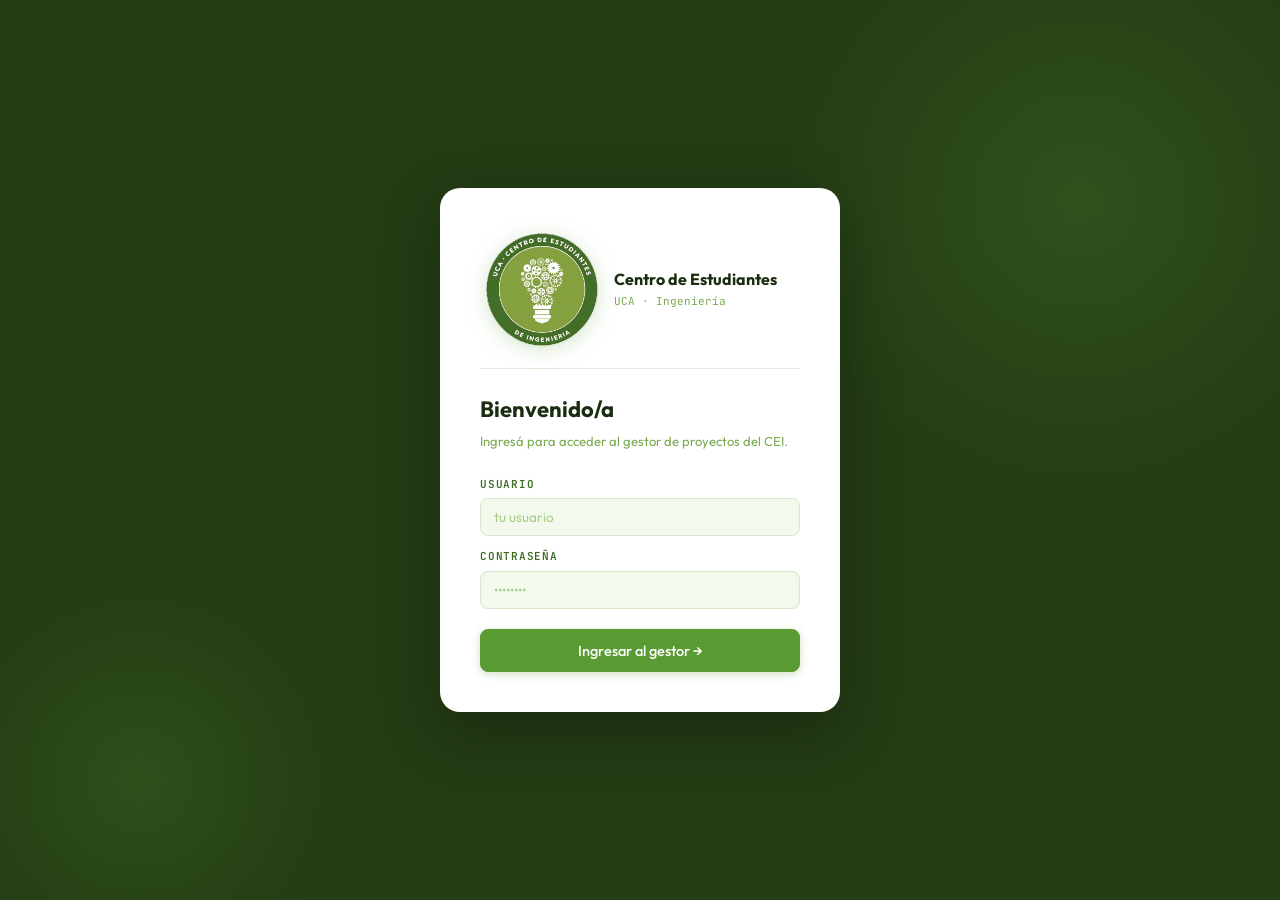
==== index.html @ dccd8b58 "Add files via upload" ====
<!DOCTYPE html>
<html lang="es">
<head>
<meta charset="UTF-8">
<meta name="viewport" content="width=device-width, initial-scale=1.0">
<title>CE Ingeniería UCA — Gestión de Proyectos</title>
<link href="https://fonts.googleapis.com/css2?family=Outfit:wght@300;400;500;600;700&family=JetBrains+Mono:wght@400;500&display=swap" rel="stylesheet">
<style>
:root {
  --green-900: #1a2e0f;
  --green-800: #243d15;
  --green-700: #2f521b;
  --green-600: #3d6b23;
  --green-500: #5a9a32;
  --green-400: #78c048;
  --green-300: #96d666;
  --green-200: #b8e892;
  --green-100: #d6f2b8;
  --green-50:  #edfad6;
  --bg:        #f4f9ee;
  --surface:   #ffffff;
  --surface2:  #f0f7e8;
  --surface3:  #e5f2d6;
  --border:    rgba(90,154,50,0.18);
  --border2:   rgba(90,154,50,0.32);
  --border3:   rgba(90,154,50,0.5);
  --text:      #1a2e0f;
  --text2:     #3d6b23;
  --text3:     #7aaa52;
  --text4:     #a8cc88;
  --accent:    #5a9a32;
  --accent-dark: #3d6b23;
  --accent-lite: #78c048;
  --accent-bg:   rgba(90,154,50,0.08);
  --accent-bg2:  rgba(90,154,50,0.15);
  --red:     #d94f4f;
  --red-bg:  rgba(217,79,79,0.08);
  --orange:  #d97c2a;
  --org-bg:  rgba(217,124,42,0.08);
  --blue:    #2a7dd9;
  --blue-bg: rgba(42,125,217,0.08);
  --purple:  #8b4ed9;
  --pur-bg:  rgba(139,78,217,0.08);
  --teal:    #2ab8a0;
  --teal-bg: rgba(42,184,160,0.08);
  --radius:    8px;
  --radius-lg: 14px;
  --radius-xl: 20px;
  --shadow:    0 2px 12px rgba(90,154,50,0.1);
  --shadow-lg: 0 6px 28px rgba(90,154,50,0.15);
  --mono: 'JetBrains Mono', monospace;
  --sans: 'Outfit', sans-serif;
}
* { box-sizing: border-box; margin: 0; padding: 0; }
body { background: var(--bg); color: var(--text); font-family: var(--sans); font-size: 14px; line-height: 1.5; min-height: 100vh; }
.app { display: flex; height: 100vh; overflow: hidden; }
.sidebar { width: 256px; min-width: 256px; background: var(--green-800); display: flex; flex-direction: column; overflow-y: auto; }
.main { flex: 1; overflow-y: auto; display: flex; flex-direction: column; background: var(--bg); }

.logo-area { padding: 24px 20px 20px; border-bottom: 1px solid rgba(255,255,255,0.1); display: flex; align-items: center; gap: 14px; }
.logo-emblem { width: 58px; height: 58px; display: flex; align-items: center; justify-content: center; flex-shrink: 0; filter: drop-shadow(0 2px 6px rgba(0,0,0,0.2)); }
.logo-text h1 { font-size: 14px; font-weight: 700; color: #fff; letter-spacing: 0.01em; line-height: 1.2; }
.logo-text p { font-size: 11px; color: var(--green-300); margin-top: 2px; letter-spacing: 0.04em; font-family: var(--mono); }

.nav-section { padding: 18px 12px 8px; }
.nav-label { font-family: var(--mono); font-size: 9px; color: var(--green-500); letter-spacing: 0.14em; text-transform: uppercase; padding: 0 8px; margin-bottom: 6px; }
.nav-item { display: flex; align-items: center; gap: 10px; padding: 9px 10px; border-radius: 10px; cursor: pointer; color: var(--green-300); font-size: 13.5px; transition: all 0.15s; position: relative; margin-bottom: 2px; }
.nav-item:hover { background: rgba(255,255,255,0.08); color: #fff; }
.nav-item.active { background: var(--green-400); color: var(--green-900); font-weight: 600; }
.nav-icon { font-size: 14px; width: 20px; text-align: center; flex-shrink: 0; }
.nav-count { margin-left: auto; background: rgba(0,0,0,0.2); color: var(--green-300); font-family: var(--mono); font-size: 10px; padding: 1px 7px; border-radius: 10px; }
.nav-item.active .nav-count { background: rgba(26,46,15,0.2); color: var(--green-800); }
.nav-divider { height: 1px; background: rgba(255,255,255,0.07); margin: 10px 12px; }

.sidebar-footer { margin-top: auto; padding: 16px; border-top: 1px solid rgba(255,255,255,0.08); }
.user-pill { display: flex; align-items: center; gap: 10px; padding: 9px 12px; background: rgba(255,255,255,0.07); border-radius: 10px; cursor: pointer; transition: background 0.15s; }
.user-pill:hover { background: rgba(255,255,255,0.13); }
.user-avatar { width: 32px; height: 32px; border-radius: 50%; background: var(--green-400); color: var(--green-900); display: flex; align-items: center; justify-content: center; font-family: var(--mono); font-size: 11px; font-weight: 600; flex-shrink: 0; }
.user-name { font-size: 13px; font-weight: 500; color: #fff; white-space: nowrap; overflow: hidden; text-overflow: ellipsis; }
.user-role { font-size: 10px; color: var(--green-400); font-family: var(--mono); }

.topbar { padding: 24px 32px 0; display: flex; align-items: flex-start; justify-content: space-between; gap: 16px; flex-shrink: 0; }
.page-title { font-size: 22px; font-weight: 700; color: var(--text); }
.page-sub { font-size: 12px; color: var(--text3); margin-top: 2px; font-family: var(--mono); }
.topbar-actions { display: flex; gap: 8px; align-items: center; flex-shrink: 0; }

.btn { display: inline-flex; align-items: center; gap: 7px; padding: 8px 16px; border-radius: var(--radius); border: 1.5px solid var(--border2); background: var(--surface); color: var(--text2); font-family: var(--sans); font-size: 13.5px; font-weight: 500; cursor: pointer; transition: all 0.15s; white-space: nowrap; }
.btn:hover { background: var(--surface2); border-color: var(--border3); color: var(--text); }
.btn-primary { background: var(--accent); color: #fff; border-color: var(--accent); box-shadow: 0 2px 8px rgba(90,154,50,0.3); }
.btn-primary:hover { background: var(--accent-dark); border-color: var(--accent-dark); }
.btn-ghost { background: transparent; border-color: transparent; color: var(--text2); }
.btn-ghost:hover { background: var(--surface2); color: var(--text); }
.btn-danger { color: var(--red); border-color: transparent; background: transparent; }
.btn-danger:hover { background: var(--red-bg); border-color: var(--red); }

.filters-bar { padding: 16px 32px; display: flex; gap: 8px; align-items: center; flex-wrap: wrap; flex-shrink: 0; }
.filter-input { background: var(--surface); border: 1.5px solid var(--border); border-radius: var(--radius); color: var(--text); font-family: var(--sans); font-size: 13px; padding: 7px 12px; outline: none; transition: border-color 0.15s; min-width: 170px; box-shadow: var(--shadow); }
.filter-input:focus { border-color: var(--accent); }
.filter-input::placeholder { color: var(--text4); }

.stats-row { display: grid; grid-template-columns: repeat(4,1fr); gap: 14px; padding: 0 32px 22px; flex-shrink: 0; }
.stat-card { background: var(--surface); border: 1.5px solid var(--border); border-radius: var(--radius-lg); padding: 16px 18px; box-shadow: var(--shadow); position: relative; overflow: hidden; }
.stat-card::before { content:''; position:absolute; top:0; left:0; right:0; height:3px; background:var(--accent); opacity:0.3; }
.stat-card.highlight::before { opacity:1; }
.stat-label { font-family: var(--mono); font-size: 10px; color: var(--text3); letter-spacing: 0.08em; text-transform: uppercase; margin-bottom: 8px; }
.stat-value { font-size: 28px; font-weight: 700; color: var(--text); font-family: var(--mono); line-height: 1; }
.stat-card.highlight .stat-value { color: var(--accent); }
.stat-icon { position:absolute; right:14px; top:50%; transform:translateY(-50%); font-size:28px; opacity:0.1; }

.content { padding: 0 32px 32px; flex: 1; }

.board { display: grid; grid-template-columns: repeat(4,1fr); gap: 16px; align-items: start; }
.column { background: var(--surface); border: 1.5px solid var(--border); border-radius: var(--radius-lg); overflow: hidden; box-shadow: var(--shadow); }
.column-header { padding: 13px 15px; display: flex; align-items: center; gap: 8px; border-bottom: 1.5px solid var(--border); }
.column-dot { width: 9px; height: 9px; border-radius: 50%; flex-shrink: 0; }
.column-name { font-size: 12px; font-weight: 600; color: var(--text); flex: 1; letter-spacing: 0.04em; }
.column-count { background: var(--surface2); color: var(--text3); font-family: var(--mono); font-size: 11px; padding: 2px 7px; border-radius: 8px; font-weight: 500; }
.column-body { padding: 10px; display: flex; flex-direction: column; gap: 9px; min-height: 80px; }

.task-card { background: var(--surface); border: 1.5px solid var(--border); border-radius: var(--radius); padding: 13px 13px 11px; cursor: pointer; transition: all 0.18s; position: relative; box-shadow: 0 1px 4px rgba(90,154,50,0.06); }
.task-card:hover { border-color: var(--border3); box-shadow: var(--shadow); transform: translateY(-1px); }
.task-card.priority-alta   { border-left: 4px solid var(--red); }
.task-card.priority-media  { border-left: 4px solid var(--orange); }
.task-card.priority-baja   { border-left: 4px solid var(--blue); }
.task-title { font-size: 13px; font-weight: 600; color: var(--text); margin-bottom: 5px; line-height: 1.4; }
.task-project { font-size: 11px; color: var(--text3); font-family: var(--mono); margin-bottom: 8px; }
.task-meta { display: flex; align-items: center; justify-content: space-between; gap: 6px; flex-wrap: wrap; }
.task-tags { display: flex; gap: 4px; flex-wrap: wrap; }
.task-date { font-size: 10px; color: var(--text3); font-family: var(--mono); margin-top: 7px; }
.task-date.overdue { color: var(--red); font-weight: 500; }

.tag { font-size: 10px; padding: 2px 8px; border-radius: 5px; font-family: var(--mono); font-weight: 500; }
.tag-red    { background: var(--red-bg); color: var(--red); }
.tag-orange { background: var(--org-bg); color: var(--orange); }
.tag-blue   { background: var(--blue-bg); color: var(--blue); }
.tag-green  { background: var(--accent-bg2); color: var(--accent-dark); }
.tag-purple { background: var(--pur-bg); color: var(--purple); }
.tag-teal   { background: var(--teal-bg); color: var(--teal); }
.tag-gray   { background: var(--surface2); color: var(--text3); }

.assignee-dot { width: 20px; height: 20px; border-radius: 50%; background: var(--green-100); border: 1.5px solid var(--green-300); display: flex; align-items: center; justify-content: center; font-size: 9px; font-family: var(--mono); font-weight: 600; color: var(--green-700); }

.add-task-btn { width: 100%; padding: 9px; background: transparent; border: 1.5px dashed var(--border); border-radius: var(--radius); color: var(--text4); font-size: 12px; cursor: pointer; transition: all 0.15s; font-family: var(--sans); display: flex; align-items: center; justify-content: center; gap: 6px; }
.add-task-btn:hover { border-color: var(--accent-lite); color: var(--accent); background: var(--accent-bg); }

.table-wrap { overflow-x: auto; background: var(--surface); border-radius: var(--radius-lg); border: 1.5px solid var(--border); box-shadow: var(--shadow); }
table { width: 100%; border-collapse: collapse; }
th { text-align: left; padding: 11px 16px; font-family: var(--mono); font-size: 10px; color: var(--text3); text-transform: uppercase; letter-spacing: 0.1em; border-bottom: 1.5px solid var(--border); background: var(--surface2); white-space: nowrap; }
td { padding: 11px 16px; border-bottom: 1px solid var(--border); font-size: 13px; color: var(--text2); vertical-align: middle; }
tr:last-child td { border-bottom: none; }
tr:hover td { background: var(--surface2); }
td.task-name-cell { color: var(--text); font-weight: 600; cursor: pointer; }
td.task-name-cell:hover { color: var(--accent); }

.status-badge { display: inline-block; font-size: 10.5px; padding: 3px 9px; border-radius: 6px; font-family: var(--mono); font-weight: 500; white-space: nowrap; }
.s-pendiente   { background: var(--surface2); color: var(--text3); border: 1px solid var(--border); }
.s-en-progreso { background: var(--org-bg); color: var(--orange); border: 1px solid rgba(217,124,42,0.2); }
.s-revision    { background: var(--pur-bg); color: var(--purple); border: 1px solid rgba(139,78,217,0.2); }
.s-completado  { background: var(--accent-bg2); color: var(--accent-dark); border: 1px solid var(--border2); }
.s-trabada   { background: var(--red-bg); color: var(--red); border: 1px solid rgba(217,79,79,0.2); }
.p-alta  { background: var(--red-bg); color: var(--red); border: 1px solid rgba(217,79,79,0.2); }
.p-media { background: var(--org-bg); color: var(--orange); border: 1px solid rgba(217,124,42,0.2); }
.p-baja  { background: var(--blue-bg); color: var(--blue); border: 1px solid rgba(42,125,217,0.2); }

.projects-grid { display: grid; grid-template-columns: repeat(auto-fill, minmax(290px,1fr)); gap: 16px; }
.project-card { background: var(--surface); border: 1.5px solid var(--border); border-radius: var(--radius-lg); padding: 20px; cursor: pointer; transition: all 0.2s; box-shadow: var(--shadow); position: relative; overflow: hidden; }
.project-card::after { content:''; position:absolute; top:0; left:0; right:0; height:4px; background:var(--accent); opacity:0; transition:opacity 0.2s; }
.project-card:hover { border-color: var(--border3); transform: translateY(-2px); box-shadow: var(--shadow-lg); }
.project-card:hover::after { opacity:1; }
.project-card-header { display: flex; align-items: flex-start; justify-content: space-between; gap: 10px; margin-bottom: 10px; }
.project-name { font-size: 15px; font-weight: 700; color: var(--text); }
.project-type-badge { font-size: 10px; padding: 3px 9px; border-radius: 6px; font-family: var(--mono); font-weight: 500; white-space: nowrap; flex-shrink: 0; }
.project-desc { font-size: 12.5px; color: var(--text2); line-height: 1.5; margin-bottom: 14px; }
.project-progress { margin-bottom: 14px; }
.progress-label { display: flex; justify-content: space-between; font-size: 11px; color: var(--text3); margin-bottom: 6px; font-family: var(--mono); }
.progress-bar { height: 5px; background: var(--surface3); border-radius: 10px; overflow: hidden; }
.progress-fill { height: 100%; background: linear-gradient(90deg, var(--accent-dark), var(--green-400)); border-radius: 10px; transition: width 0.4s ease; }
.project-footer { display: flex; align-items: center; justify-content: space-between; }
.project-members { display: flex; }
.member-dot { width: 24px; height: 24px; border-radius: 50%; background: var(--green-100); border: 2px solid var(--surface); display: flex; align-items: center; justify-content: center; font-size: 9px; font-family: var(--mono); font-weight: 600; color: var(--green-700); margin-left: -7px; }
.member-dot:first-child { margin-left: 0; }
.project-tasks-count { font-size: 11px; color: var(--text3); font-family: var(--mono); }

.modal-overlay { position: fixed; inset: 0; background: rgba(26,46,15,0.55); display: flex; align-items: center; justify-content: center; z-index: 100; padding: 20px; backdrop-filter: blur(6px); }
.modal-overlay.hidden { display: none; }
.modal { background: var(--surface); border: 1.5px solid var(--border2); border-radius: var(--radius-xl); width: 100%; max-width: 560px; max-height: 88vh; overflow-y: auto; box-shadow: var(--shadow-lg); animation: modalIn 0.2s cubic-bezier(0.34,1.56,0.64,1); }
@keyframes modalIn { from { opacity:0; transform: translateY(16px) scale(0.97); } to { opacity:1; transform:translateY(0) scale(1); } }
.modal-header { padding: 22px 26px 18px; border-bottom: 1.5px solid var(--border); display: flex; align-items: center; justify-content: space-between; background: var(--surface2); border-radius: var(--radius-xl) var(--radius-xl) 0 0; }
.modal-title { font-size: 17px; font-weight: 700; color: var(--text); }
.modal-close { background: none; border: none; color: var(--text3); font-size: 20px; cursor: pointer; padding: 4px; line-height: 1; transition: color 0.15s; width: 28px; height: 28px; display: flex; align-items: center; justify-content: center; border-radius: 6px; }
.modal-close:hover { color: var(--text); background: var(--surface3); }
.modal-body { padding: 22px 26px; display: flex; flex-direction: column; gap: 16px; }
.modal-footer { padding: 18px 26px; border-top: 1.5px solid var(--border); display: flex; justify-content: flex-end; gap: 8px; background: var(--surface2); border-radius: 0 0 var(--radius-xl) var(--radius-xl); }
.form-group { display: flex; flex-direction: column; gap: 6px; }
.form-label { font-size: 11px; font-weight: 600; color: var(--text2); font-family: var(--mono); letter-spacing: 0.07em; text-transform: uppercase; }
.form-row { display: grid; grid-template-columns: 1fr 1fr; gap: 12px; }
.input,.textarea,.select { background: var(--bg); border: 1.5px solid var(--border); border-radius: var(--radius); color: var(--text); font-family: var(--sans); font-size: 13.5px; padding: 9px 13px; outline: none; transition: border-color 0.15s, box-shadow 0.15s; width: 100%; }
.input:focus,.textarea:focus,.select:focus { border-color: var(--accent); box-shadow: 0 0 0 3px rgba(90,154,50,0.12); }
.input::placeholder,.textarea::placeholder { color: var(--text4); }
.textarea { resize: vertical; min-height: 80px; line-height: 1.6; }
.select { cursor: pointer; }

.task-detail { padding: 26px; display: flex; flex-direction: column; gap: 18px; }
.detail-title { font-size: 20px; font-weight: 700; color: var(--text); }
.detail-label { font-family: var(--mono); font-size: 9.5px; color: var(--text4); text-transform: uppercase; letter-spacing: 0.12em; margin-bottom: 8px; }
.status-row { display: flex; gap: 7px; flex-wrap: wrap; }
.status-opt { padding: 6px 14px; border-radius: 20px; border: 1.5px solid var(--border); font-size: 12px; cursor: pointer; transition: all 0.15s; font-family: var(--sans); font-weight: 500; background: transparent; color: var(--text2); }
.status-opt:hover { border-color: var(--border3); }
.status-opt.selected { font-weight: 600; }
.status-opt[data-val="pendiente"].selected   { border-color: var(--border3); color: var(--text); background: var(--surface2); }
.status-opt[data-val="en-progreso"].selected { border-color: var(--orange); color: var(--orange); background: var(--org-bg); }
.status-opt[data-val="revision"].selected    { border-color: var(--purple); color: var(--purple); background: var(--pur-bg); }
.status-opt[data-val="completado"].selected  { border-color: var(--accent); color: var(--accent-dark); background: var(--accent-bg2); }
.status-opt[data-val="trabada"].selected   { border-color: var(--red); color: var(--red); background: var(--red-bg); }

.empty { text-align: center; padding: 56px 24px; color: var(--text4); font-size: 13px; font-family: var(--mono); grid-column: 1/-1; }
.empty-icon { font-size: 36px; margin-bottom: 14px; opacity: 0.5; }

.login-screen { position: fixed; inset: 0; background: var(--green-800); display: flex; align-items: center; justify-content: center; z-index: 200; overflow: hidden; }
.login-deco { position: absolute; inset: 0; pointer-events: none; }
.login-deco::before { content:''; position:absolute; width:600px; height:600px; background:radial-gradient(circle, rgba(120,192,72,0.15) 0%, transparent 70%); top:-100px; right:-100px; border-radius:50%; }
.login-deco::after  { content:''; position:absolute; width:400px; height:400px; background:radial-gradient(circle, rgba(61,107,35,0.4) 0%, transparent 70%); bottom:-80px; left:-60px; border-radius:50%; }
.login-box { background: var(--surface); border-radius: var(--radius-xl); padding: 40px; width: 400px; position: relative; z-index: 1; box-shadow: 0 20px 60px rgba(0,0,0,0.3); }
.login-logo-row { display: flex; align-items: center; gap: 14px; margin-bottom: 24px; padding-bottom: 20px; border-bottom: 1.5px solid var(--border); }
.login-emblem { width: 120px; height: 120px; display: flex; align-items: center; justify-content: center; flex-shrink: 0; filter: drop-shadow(0 3px 10px rgba(90,154,50,0.25)); }
.login-logo-text h2 { font-size: 16px; font-weight: 700; color: var(--text); }
.login-logo-text p  { font-size: 11px; color: var(--text3); font-family: var(--mono); margin-top: 2px; }
.login-subtitle { font-size: 22px; font-weight: 700; color: var(--text); margin-bottom: 6px; }
.login-desc { font-size: 13px; color: var(--text3); margin-bottom: 24px; }
.login-error { background: var(--red-bg); border: 1px solid rgba(217,79,79,0.3); color: var(--red); padding: 10px 13px; border-radius: var(--radius); font-size: 12.5px; margin-bottom: 16px; display: none; }
.loading-screen { position: fixed; inset: 0; background: var(--green-800); display: flex; align-items: center; justify-content: center; z-index: 300; flex-direction: column; gap: 16px; }
.loading-screen.hidden { display: none; }
.loading-spinner { width: 36px; height: 36px; border: 3px solid rgba(255,255,255,0.2); border-top-color: var(--green-300); border-radius: 50%; animation: spin 0.8s linear infinite; }
.loading-text { font-size: 13px; color: var(--green-300); font-family: var(--mono); letter-spacing: 0.06em; }
@keyframes spin { to { transform: rotate(360deg); } }

.toast { position: fixed; bottom: 24px; right: 24px; background: var(--surface); border: 1.5px solid var(--border2); border-radius: var(--radius); padding: 12px 18px; font-size: 13px; color: var(--text); z-index: 300; animation: toastIn 0.22s ease; box-shadow: var(--shadow-lg); display: flex; align-items: center; gap: 10px; }
.toast::before { content:'✓'; font-size:14px; color:var(--accent); font-weight:700; }
.toast.error::before { content:'✕'; color:var(--red); }
.toast.error::before { content:'✕'; color:var(--red); }
.toast.success { border-left: 4px solid var(--accent); }
.toast.error   { border-left: 4px solid var(--red); }
@keyframes toastIn { from { opacity:0; transform:translateX(14px); } to { opacity:1; transform:translateX(0); } }

::-webkit-scrollbar { width: 5px; height: 5px; }
::-webkit-scrollbar-track { background: transparent; }
::-webkit-scrollbar-thumb { background: var(--green-200); border-radius: 3px; }
.hidden { display: none !important; }

@media (max-width: 960px) {
  .sidebar { display: none; }
  .board { grid-template-columns: 1fr 1fr; }
  .stats-row { grid-template-columns: 1fr 1fr; }
  .topbar,.filters-bar,.stats-row,.content { padding-left: 20px; padding-right: 20px; }
}
</style>
</head>
<body>

<!-- LOADING -->
<div class="loading-screen hidden" id="loadingScreen">
  <div class="loading-spinner"></div>
  <div class="loading-text">Cargando datos...</div>
</div>

<!-- LOGIN -->
<div class="login-screen hidden" id="loginScreen">
  <div class="login-deco"></div>
  <div class="login-box">
    <div class="login-logo-row">
      <div class="login-emblem"><img src="[data-uri]" width="120" height="120" style="object-fit:contain;"></div>
      <div class="login-logo-text">
        <h2>Centro de Estudiantes</h2>
        <p>UCA · Ingeniería</p>
      </div>
    </div>
    <div class="login-subtitle">Bienvenido/a</div>
    <div class="login-desc">Ingresá para acceder al gestor de proyectos del CEI.</div>
    <div id="loginError" class="login-error"></div>
    <div class="form-group" style="margin-bottom:12px;">
      <label class="form-label">Usuario</label>
      <input class="input" id="loginUsuario" placeholder="tu usuario" autocomplete="username">
    </div>
    <div class="form-group" style="margin-bottom:20px;">
      <label class="form-label">Contraseña</label>
      <input class="input" type="password" id="loginPassword" placeholder="••••••••" autocomplete="current-password" onkeydown="if(event.key==='Enter')doLogin()">
    </div>
    <button class="btn btn-primary" id="loginBtn" style="width:100%;justify-content:center;font-size:14.5px;padding:11px;" onclick="doLogin()">Ingresar al gestor →</button>
  </div>
</div>

<!-- APP -->
<div class="app" id="appRoot">
  <aside class="sidebar">
    <div class="logo-area">
      <div class="logo-emblem"><img src="[data-uri]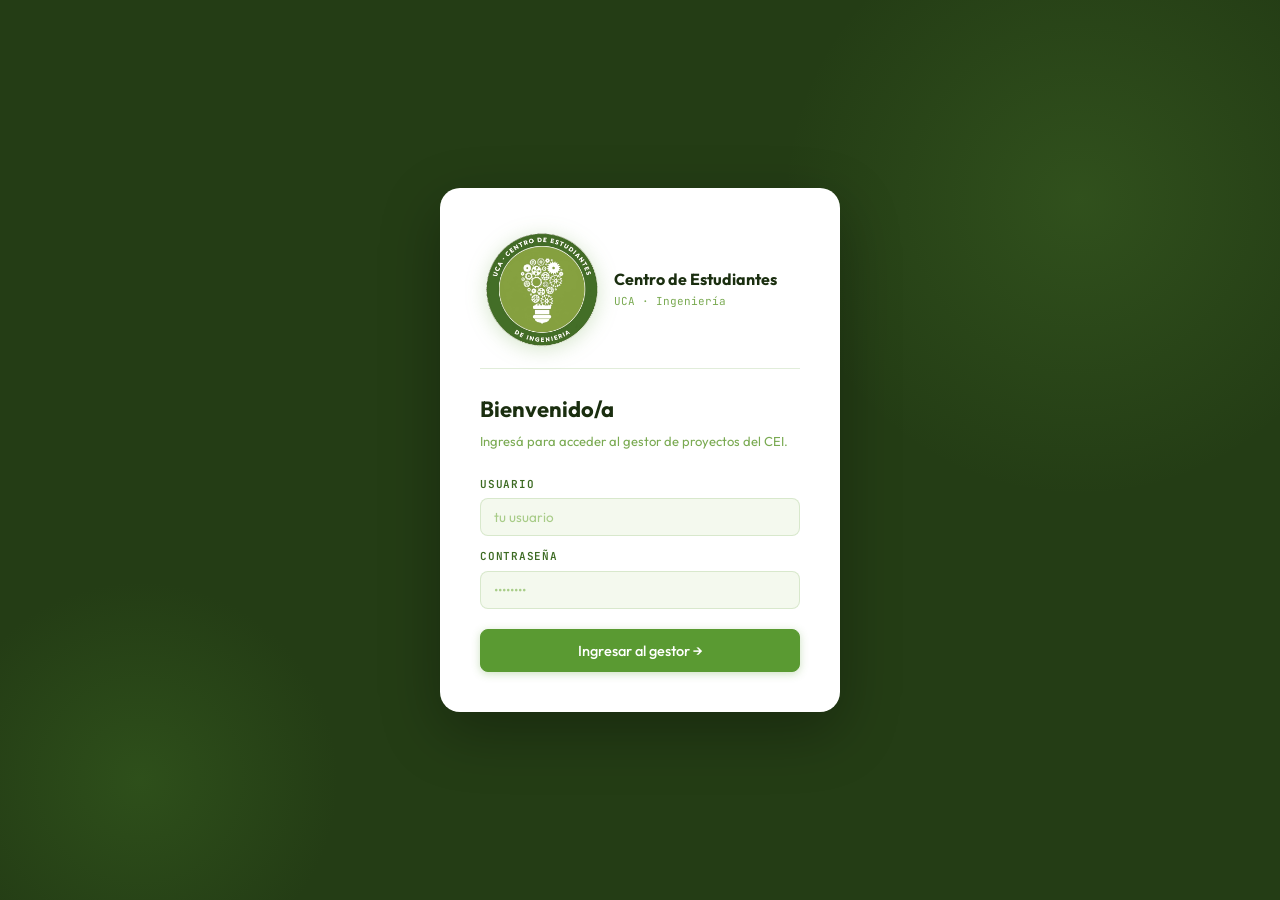
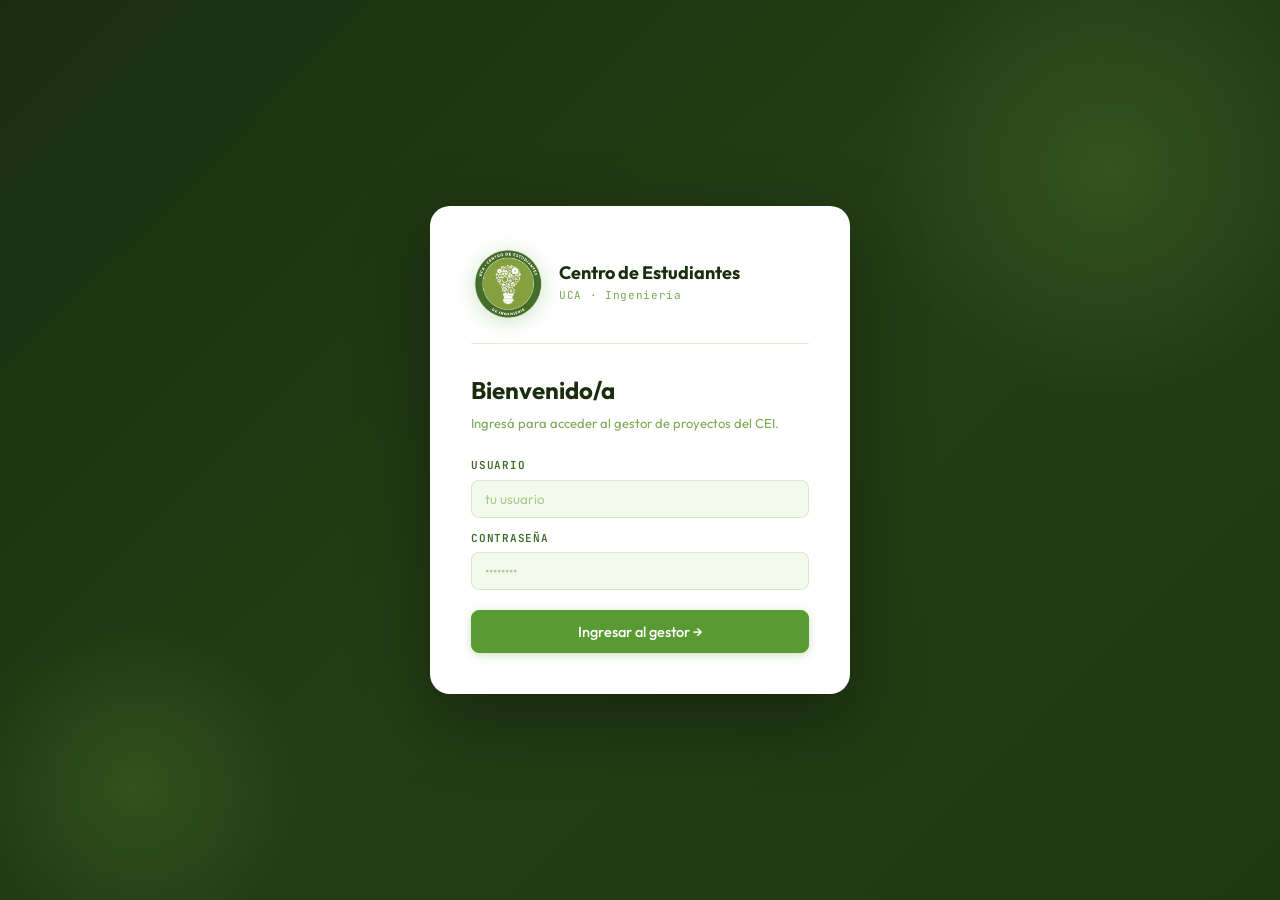
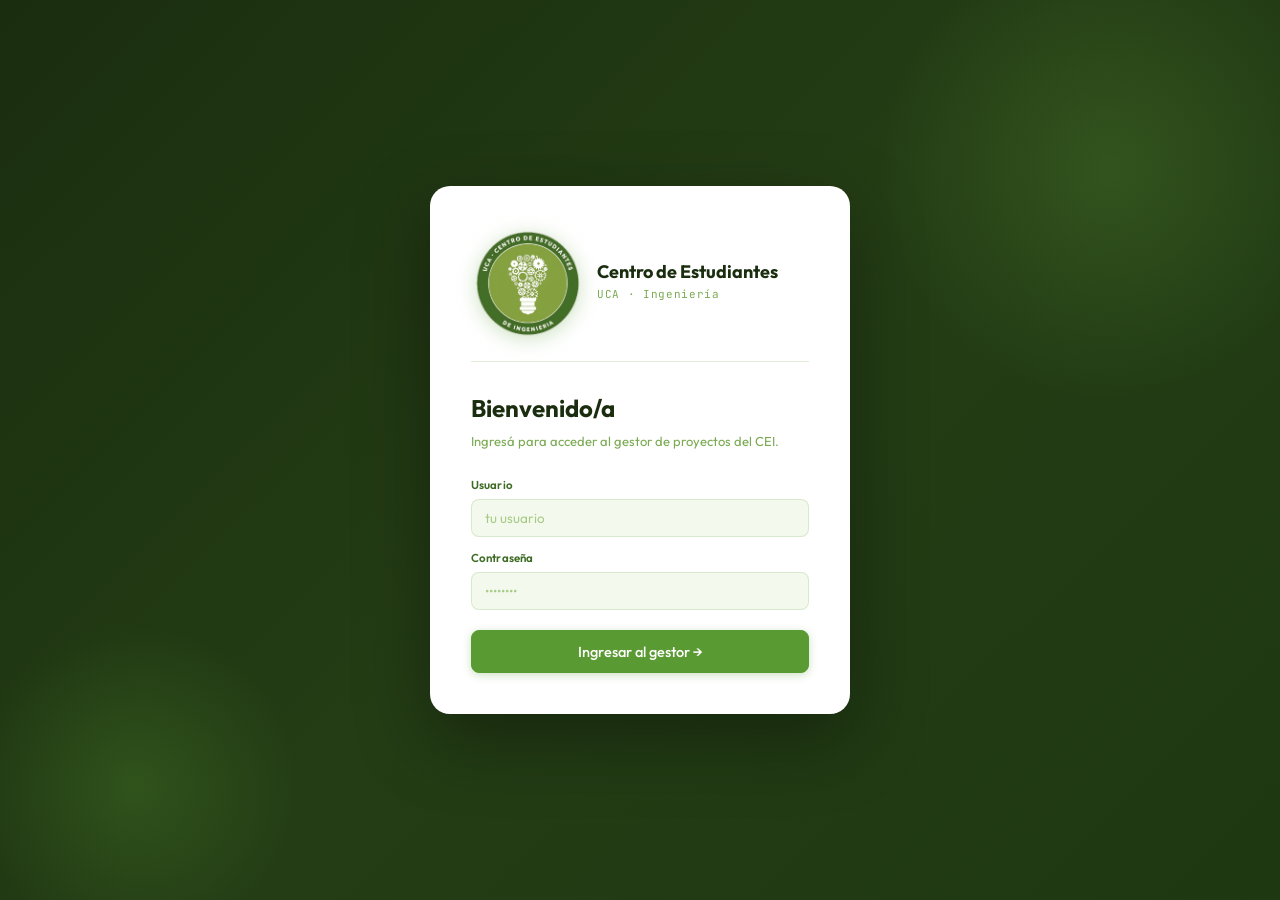
